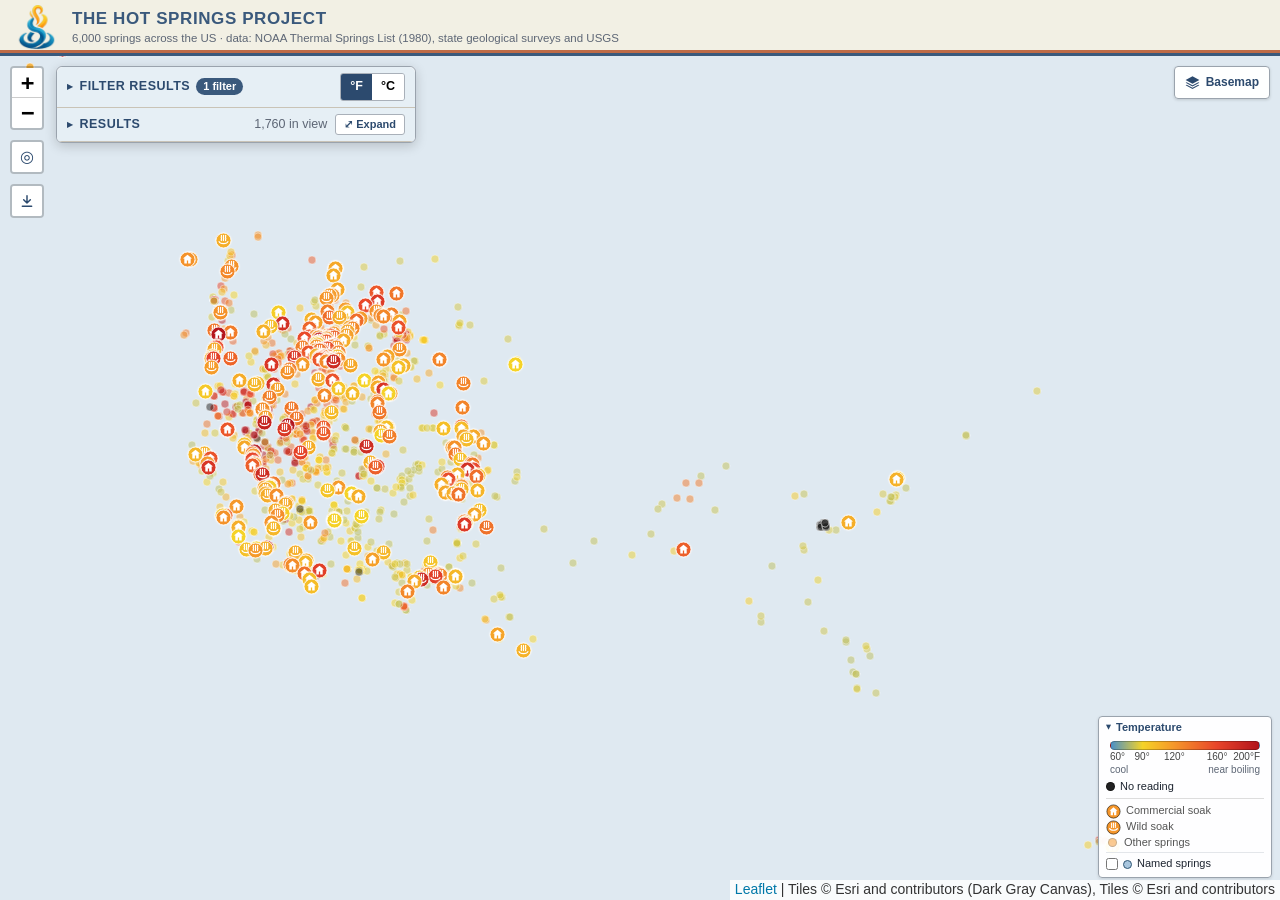
==== index.html @ 782be0ce "Roads and place names on by default with the dark map, off with other maps Co-Authored-By: Claude Op" ====
<!DOCTYPE html>
<html lang="en">
<head>
<meta charset="utf-8">
<meta name="viewport" content="width=device-width, initial-scale=1, viewport-fit=cover">
<title>The Hot Springs Project · US hot springs map</title>
<meta name="description" content="Interactive map of thousands of US springs, hot to cool, from NOAA's Thermal Springs List, state geological surveys, the Water Quality Portal and USGS place names, with topo, satellite and street basemaps.">
<link rel="icon" href="assets/favicon-32.png?v=4" sizes="32x32" type="image/png">
<link rel="apple-touch-icon" href="assets/apple-touch-180.png?v=4">
<link rel="manifest" href="manifest.webmanifest">
<meta name="apple-mobile-web-app-capable" content="yes">
<meta name="mobile-web-app-capable" content="yes">
<meta name="apple-mobile-web-app-title" content="Hot Springs">
<meta name="apple-mobile-web-app-status-bar-style" content="default">
<meta name="theme-color" content="#f2f0e4">
<link rel="stylesheet" href="vendor/leaflet/leaflet.css">
<link rel="stylesheet" href="style.css?v=30">
</head>
<body>
<header>
  <button class="sealbtn" id="aboutbtn" title="About this map" aria-haspopup="dialog"><img class="seal" src="assets/logo-96.png?v=4" srcset="assets/logo-96.png?v=4 1x, assets/logo-192.png?v=4 2x" alt="About this map"></button>
  <div class="htxt"><h1>The Hot Springs Project</h1><div class="sub">US springs · data: NOAA Thermal Springs List (1980), state geological surveys and USGS</div></div>
  <button class="installbtn" id="installbtn" hidden title="Install as an app">Install app</button>
</header>
<div class="app rc" id="app">
  <div id="mapwrap">
    <div id="map" aria-label="Map of US thermal springs"></div>
    <div class="offline" id="offline" hidden>Offline · springs, filters and saved areas still work</div>
    <div class="offpanel" id="offpanel" hidden role="dialog" aria-label="Save this area for offline"></div>
    <div class="bm" id="bm">
      <button id="bmbtn" aria-expanded="false"><svg width="15" height="15" viewBox="0 0 24 24" aria-hidden="true"><path fill="currentColor" d="M12 2 1 8l11 6 11-6zm-9.2 9.5L1 12.5l11 6 11-6-1.8-1-9.2 5zm0 4L1 16.5l11 6 11-6-1.8-1-9.2 5z"/></svg>Basemap</button>
      <div class="menu">
        <div class="grid" id="bmgrid"></div>
        <div class="hdr">Overlays</div>
        <label><input type="checkbox" id="ovLabels"> Roads &amp; place labels <span class="hint">(for imagery)</span></label>
        <div class="hdr" id="offhdr">Offline areas</div>
        <div id="offareas"></div>
      </div>
    </div>
    <div class="legend" id="legend">
      <button class="lh" id="legbtn" aria-expanded="true" title="Show or hide the legend"><span class="chev">▸</span>Temperature<span class="mini mramp"></span></button>
      <div class="lb" id="legbody">
        <div class="ramp" title="Colour follows the measured temperature. Springs listed only as boiling, hot or warm use a typical colour for that label."><div class="rbar"></div><div class="rticks" id="rticks"><span data-f="60" style="left:0%">60°</span><span data-f="90" style="left:21.4%">90°</span><span data-f="120" style="left:42.9%">120°</span><span data-f="160" style="left:71.4%">160°</span><span data-f="200" style="left:100%">200°</span></div><div class="rnote"><span>cool</span><span>near boiling</span></div></div>
        <div class="nodata"><span class="dot" style="background:var(--na)"></span>No reading</div>
        <div class="soakkey" title="Soaking estimate. Commercial: resort, pool or bathhouse. Wild: undeveloped pools people use. Colour still shows temperature."><div><span class="si"><svg viewBox="0 0 24 24"><circle cx="12" cy="12" r="10.6" fill="#f5962a" stroke="rgba(0,0,0,.75)" stroke-width="1.2"/><path d="M12 5.2 5.6 10.6h1.9v7.2h3.6v-4.4h1.8v4.4h3.6v-7.2h1.9z" fill="#fff"/></svg></span>Commercial soak</div><div><span class="si"><svg viewBox="0 0 24 24"><circle cx="12" cy="12" r="10.6" fill="#f5962a" stroke="rgba(0,0,0,.75)" stroke-width="1.2"/><g fill="none" stroke="#fff" stroke-width="1.7" stroke-linecap="round"><path d="M5.8 13.6c1.2 3.6 11.2 3.6 12.4 0"/><path d="M9 12c-1-1.3 1-2.4 0-3.7s1-2.4 0-3.4"/><path d="M12 12c-1-1.3 1-2.4 0-3.7s1-2.4 0-3.4"/><path d="M15 12c-1-1.3 1-2.4 0-3.7s1-2.4 0-3.4"/></g></svg></span>Wild soak</div><div><span class="dot faint"></span>Other springs</div></div>
        <label class="named" title="About 35,000 springs from USGS place names, mostly cool and without readings. Shown from zoom 8 in."><input type="checkbox" id="namedChk" autocomplete="off"><span class="dot" style="background:#a9c6de;border:1px solid #2f5674"></span>Named springs <span class="nh" id="namedHint"></span></label>
      </div>
    </div>
  </div>
  <aside>
    <div class="panel-h"><button class="fold" id="fold" aria-expanded="false" aria-controls="controls"><span class="chev">▸</span> Filter Results <span class="active" id="active"></span></button><span class="units" id="units"><button data-u="F" class="on">°F</button><button data-u="C">°C</button></span></div>
    <form class="controls" id="controls" hidden autocomplete="off" onsubmit="return false">
      <input type="search" id="q" placeholder="Search by name (e.g. Burgdorf, Chena)…" autocomplete="off">
      <div class="row">
        <select id="state"><option value="">All states</option></select>
        <select id="sort"><option value="name">Sort: name</option><option value="hot">Sort: hottest</option><option value="cold">Sort: coolest</option><option value="near">Sort: nearest to me</option></select>
      </div>
      <select id="land" title="Filter by land ownership (USGS PAD-US)">
        <option value="">Land: any ownership</option>
        <option value="public">On public land</option>
        <option value="open">On public land &amp; open access</option>
        <option value="limited">On public land without open access</option>
        <option value="private">On private land</option>
      </select>
      <select id="soak" title="Whether people soak there (an estimate for springs 90°F and warmer)">
        <option value="">Soaking: any</option>
        <option value="DW">Known soaking spots (commercial + wild)</option>
        <option value="D">Known spots: commercial (resort, pool, bathhouse)</option>
        <option value="W">Known spots: wild (undeveloped)</option>
        <option value="P">Possibly used</option>
        <option value="N">Unlikely or not allowed</option>
      </select>
      <select id="src" title="Which list the spring comes from">
        <option value="">Source: all springs</option>
        <option value="noaa">NOAA 1980 list only</option>
        <option value="added">Added from other sources</option>
        <option value="ss">With newer readings or locations</option>
      </select>
      <select id="mine" title="Your saved and visited springs">
        <option value="">All springs</option>
        <option value="saved">My saved springs</option>
        <option value="visited">Springs I've visited</option>
        <option value="notvisited">Not visited yet</option>
      </select>
      <label class="inview"><input type="checkbox" id="inView" checked> Only list springs in the current map view</label>
      <div class="range">Min temp <input type="range" id="minT" min="40" max="212" step="1" value="80" autocomplete="off" title="Springs cooler than this are hidden. Slide all the way left to show every spring."><span id="minTv"></span></div>
    </form>
    <div id="detail"></div>
    <div class="panel-h"><button class="fold" id="rfold" aria-expanded="false" aria-controls="list"><span class="chev">▸</span> Results</button><span><span id="count"></span><button class="maxbtn" id="maxbtn" title="Expand the results table">⤢ Expand</button></span></div>
    <div class="thead"><span></span><span>Name</span><span>State</span><span>°F</span><span>°C</span><span>Class</span><span>Land</span><span>USGS quadrangle</span><span class="dcol">Distance</span><span></span><span></span></div>
    <div id="list"></div>
    <div class="foot">1,661 springs from the <i>Thermal Springs List for the United States</i> (NOAA, 1980), plus springs, newer readings and locations from state geological surveys (National Geothermal Data System, CC BY 4.0), the Nevada Bureau of Mines and Geology, the New Mexico Bureau of Geology (CC BY 4.0) and the Water Quality Portal; named springs from USGS place names. See About for full credits. Many springs are on private or closed land; check access before you go. Land ownership is from USGS PAD-US 4.1, checked at each listed location — older coordinates can be off, so confirm on a map before you go.</div>
  </aside>
</div>
<dialog id="about" aria-labelledby="aboutTitle">
  <button class="ab-close" id="aboutClose" title="Close" aria-label="Close">✕</button>
  <img class="ab-logo" src="assets/logo-wordmark.png?v=5" alt="The Hot Springs Project">
  <h2 id="aboutTitle">About this map</h2>
  <p>This map was inspired by NOAA's former hot springs viewer, which the National Geophysical Data Center ran until it was retired in 2025. It shows all 1,661 thermal springs in the <i>Thermal Springs List for the United States</i>, compiled by Berry, Grim and Ikelman for NOAA in 1980, plus thousands more springs, hot to cool, from state geological surveys and the Water Quality Portal, with newer temperature readings and more precise locations where those sources have them. A separate <b>Named springs</b> layer (in the legend) adds about 33,000 springs from USGS place names. Use it to find a warm soak near your next trip, see which springs sit on public land, and jump straight to directions.</p>
  <h3>What you can do</h3>
  <ul>
    <li>Browse springs on topo, satellite, street or shaded-relief maps.</li>
    <li>Filter by name, state, minimum temperature and land ownership, or sort by distance from you.</li>
    <li>Tap a spring for its temperature, location, land manager, photos and a description, with a one-tap link to Google Maps.</li>
  </ul>
  <p class="disclaim"><b>Not a government app.</b> The Hot Springs Project is an independent app. It is not affiliated with, endorsed by or acting for NOAA, the U.S. Geological Survey, the EPA, the National Park Service or any federal, state or tribal agency. It uses publicly released government data, linked below to the official sources.</p>
  <h3>Where the information comes from</h3>
  <ul>
    <li><b>Springs:</b> NOAA Key to Geophysical Records Doc. No. 12 (1980), official copy at the <a href="https://repository.library.noaa.gov/view/noaa/13426" target="_blank" rel="noopener">NOAA Institutional Repository</a>.</li>
    <li><b>State survey springs, readings and locations:</b> state geological surveys via the National Geothermal Data System, republished as AASG-GDS (Zaffos and Richard, 2025, <a href="https://doi.org/10.5281/zenodo.8125526" target="_blank" rel="noopener">doi:10.5281/zenodo.8125526</a>, CC BY 4.0). Each spring lists its original source.</li>
    <li><b>Nevada springs and readings:</b> Nevada Bureau of Mines and Geology <a href="https://data.nbmg.unr.edu/Public/Geothermal/Data/GeothermalData/_metadata/HTML_Files/HotSpringsAndWells.html" target="_blank" rel="noopener">geothermal database</a> (Hot Springs and Wells), with each record's original reference.</li>
    <li><b>New Mexico springs and readings:</b> New Mexico Bureau of Geology and Mineral Resources, springs discharging above 30 °C (Kelley, 2015, <a href="https://doi.org/10.15121/1223849" target="_blank" rel="noopener">doi:10.15121/1223849</a>, CC BY 4.0).</li>
    <li><b>Spring temperatures:</b> the <a href="https://www.waterqualitydata.us/" target="_blank" rel="noopener">Water Quality Portal</a> (USGS, EPA, National Park Service and other agencies), newest reading at each spring site.</li>
    <li><b>Soaking estimate</b> (springs 90 °F and warmer): this app's own judgement of whether people soak there. <i>Known soaking spots</i> include both commercial ones (resorts, pools, bathhouses) and wild ones (undeveloped pools people use); other springs are marked possibly used, unlikely or not allowed, or no evidence found. It is based on widely known soaking spots, state-by-state web searches, Google Maps place listings, Wikipedia, land status and temperature, and is a guide only: conditions, access and rules change.</li>
    <li><b>Named springs layer:</b> U.S. Geological Survey, <a href="https://www.usgs.gov/us-board-on-geographic-names/download-gnis-data" target="_blank" rel="noopener">Geographic Names Information System</a> (feature class Spring).</li>
    <li><b>Land ownership:</b> USGS <a href="https://www.usgs.gov/data/protected-areas-database-united-states-pad-us-4" target="_blank" rel="noopener">Protected Areas Database (PAD-US 4)</a>.</li>
    <li><b>Descriptions &amp; photos:</b> Wikipedia, Wikimedia Commons and Google Maps contributors, credited on each spring.</li>
    <li><b>Maps:</b> USGS, Esri, OpenTopoMap and OpenStreetMap contributors.</li>
  </ul>
  <h3>Get the app</h3>
  <p id="installHelp">Install this map on your phone for a home-screen icon, full-screen view and offline use. <b>iPhone/iPad:</b> open the site in Safari, tap <b>Share</b>, then <b>Add to Home Screen</b>. <b>Android/Chrome:</b> tap <b>Install app</b> below or in the browser menu.</p>
  <button class="ab-install" id="aboutInstall" hidden>Install app</button>
  <p class="ab-warn">Much of this data is decades old and locations can be off. Many springs are on private or closed land, so check access and conditions before you go, and leave no trace.</p>
  <a class="ab-gh" href="https://github.com/HydroTylerKing/hotsprings" target="_blank" rel="noopener"><svg width="18" height="18" viewBox="0 0 16 16" aria-hidden="true"><path fill="currentColor" d="M8 0C3.58 0 0 3.58 0 8c0 3.54 2.29 6.53 5.47 7.59.4.07.55-.17.55-.38 0-.19-.01-.82-.01-1.49-2.01.37-2.53-.49-2.69-.94-.09-.23-.48-.94-.82-1.13-.28-.15-.68-.52-.01-.53.63-.01 1.08.58 1.23.82.72 1.21 1.87.87 2.33.66.07-.52.28-.87.51-1.07-1.78-.2-3.64-.89-3.64-3.95 0-.87.31-1.59.82-2.15-.08-.2-.36-1.02.08-2.12 0 0 .67-.21 2.2.82.64-.18 1.32-.27 2-.27.68 0 1.36.09 2 .27 1.53-1.04 2.2-.82 2.2-.82.44 1.1.16 1.92.08 2.12.51.56.82 1.27.82 2.15 0 3.07-1.87 3.75-3.65 3.95.29.25.54.73.54 1.48 0 1.07-.01 1.93-.01 2.2 0 .21.15.46.55.38A8.013 8.013 0 0016 8c0-4.42-3.58-8-8-8z"/></svg> View the project on GitHub</a>
  <p class="ab-foot">An independent project · <a href="privacy.html">Privacy policy</a></p>
</dialog>
<script src="vendor/leaflet/leaflet.js"></script>
<script src="config.js?v=13"></script>
<script src="app.js?v=58"></script>
</body>
</html>
---- vendor/leaflet/leaflet.css ----
/* required styles */

.leaflet-pane,
.leaflet-tile,
.leaflet-marker-icon,
.leaflet-marker-shadow,
.leaflet-tile-container,
.leaflet-pane > svg,
.leaflet-pane > canvas,
.leaflet-zoom-box,
.leaflet-image-layer,
.leaflet-layer {
	position: absolute;
	left: 0;
	top: 0;
	}
.leaflet-container {
	overflow: hidden;
	}
.leaflet-tile,
.leaflet-marker-icon,
.leaflet-marker-shadow {
	-webkit-user-select: none;
	   -moz-user-select: none;
	        user-select: none;
	  -webkit-user-drag: none;
	}
/* Prevents IE11 from highlighting tiles in blue */
.leaflet-tile::selection {
	background: transparent;
}
/* Safari renders non-retina tile on retina better with this, but Chrome is worse */
.leaflet-safari .leaflet-tile {
	image-rendering: -webkit-optimize-contrast;
	}
/* hack that prevents hw layers "stretching" when loading new tiles */
.leaflet-safari .leaflet-tile-container {
	width: 1600px;
	height: 1600px;
	-webkit-transform-origin: 0 0;
	}
.leaflet-marker-icon,
.leaflet-marker-shadow {
	display: block;
	}
/* .leaflet-container svg: reset svg max-width decleration shipped in Joomla! (joomla.org) 3.x */
/* .leaflet-container img: map is broken in FF if you have max-width: 100% on tiles */
.leaflet-container .leaflet-overlay-pane svg {
	max-width: none !important;
	max-height: none !important;
	}
.leaflet-container .leaflet-marker-pane img,
.leaflet-container .leaflet-shadow-pane img,
.leaflet-container .leaflet-tile-pane img,
.leaflet-container img.leaflet-image-layer,
.leaflet-container .leaflet-tile {
	max-width: none !important;
	max-height: none !important;
	width: auto;
	padding: 0;
	}

.leaflet-container img.leaflet-tile {
	/* See: https://bugs.chromium.org/p/chromium/issues/detail?id=600120 */
	mix-blend-mode: plus-lighter;
}

.leaflet-container.leaflet-touch-zoom {
	-ms-touch-action: pan-x pan-y;
	touch-action: pan-x pan-y;
	}
.leaflet-container.leaflet-touch-drag {
	-ms-touch-action: pinch-zoom;
	/* Fallback for FF which doesn't support pinch-zoom */
	touch-action: none;
	touch-action: pinch-zoom;
}
.leaflet-container.leaflet-touch-drag.leaflet-touch-zoom {
	-ms-touch-action: none;
	touch-action: none;
}
.leaflet-container {
	-webkit-tap-highlight-color: transparent;
}
.leaflet-container a {
	-webkit-tap-highlight-color: rgba(51, 181, 229, 0.4);
}
.leaflet-tile {
	filter: inherit;
	visibility: hidden;
	}
.leaflet-tile-loaded {
	visibility: inherit;
	}
.leaflet-zoom-box {
	width: 0;
	height: 0;
	-moz-box-sizing: border-box;
	     box-sizing: border-box;
	z-index: 800;
	}
/* workaround for https://bugzilla.mozilla.org/show_bug.cgi?id=888319 */
.leaflet-overlay-pane svg {
	-moz-user-select: none;
	}

.leaflet-pane         { z-index: 400; }

.leaflet-tile-pane    { z-index: 200; }
.leaflet-overlay-pane { z-index: 400; }
.leaflet-shadow-pane  { z-index: 500; }
.leaflet-marker-pane  { z-index: 600; }
.leaflet-tooltip-pane   { z-index: 650; }
.leaflet-popup-pane   { z-index: 700; }

.leaflet-map-pane canvas { z-index: 100; }
.leaflet-map-pane svg    { z-index: 200; }

.leaflet-vml-shape {
	width: 1px;
	height: 1px;
	}
.lvml {
	behavior: url(#default#VML);
	display: inline-block;
	position: absolute;
	}


/* control positioning */

.leaflet-control {
	position: relative;
	z-index: 800;
	pointer-events: visiblePainted; /* IE 9-10 doesn't have auto */
	pointer-events: auto;
	}
.leaflet-top,
.leaflet-bottom {
	position: absolute;
	z-index: 1000;
	pointer-events: none;
	}
.leaflet-top {
	top: 0;
	}
.leaflet-right {
	right: 0;
	}
.leaflet-bottom {
	bottom: 0;
	}
.leaflet-left {
	left: 0;
	}
.leaflet-control {
	float: left;
	clear: both;
	}
.leaflet-right .leaflet-control {
	float: right;
	}
.leaflet-top .leaflet-control {
	margin-top: 10px;
	}
.leaflet-bottom .leaflet-control {
	margin-bottom: 10px;
	}
.leaflet-left .leaflet-control {
	margin-left: 10px;
	}
.leaflet-right .leaflet-control {
	margin-right: 10px;
	}


/* zoom and fade animations */

.leaflet-fade-anim .leaflet-popup {
	opacity: 0;
	-webkit-transition: opacity 0.2s linear;
	   -moz-transition: opacity 0.2s linear;
	        transition: opacity 0.2s linear;
	}
.leaflet-fade-anim .leaflet-map-pane .leaflet-popup {
	opacity: 1;
	}
.leaflet-zoom-animated {
	-webkit-transform-origin: 0 0;
	    -ms-transform-origin: 0 0;
	        transform-origin: 0 0;
	}
svg.leaflet-zoom-animated {
	will-change: transform;
}

.leaflet-zoom-anim .leaflet-zoom-animated {
	-webkit-transition: -webkit-transform 0.25s cubic-bezier(0,0,0.25,1);
	   -moz-transition:    -moz-transform 0.25s cubic-bezier(0,0,0.25,1);
	        transition:         transform 0.25s cubic-bezier(0,0,0.25,1);
	}
.leaflet-zoom-anim .leaflet-tile,
.leaflet-pan-anim .leaflet-tile {
	-webkit-transition: none;
	   -moz-transition: none;
	        transition: none;
	}

.leaflet-zoom-anim .leaflet-zoom-hide {
	visibility: hidden;
	}


/* cursors */

.leaflet-interactive {
	cursor: pointer;
	}
.leaflet-grab {
	cursor: -webkit-grab;
	cursor:    -moz-grab;
	cursor:         grab;
	}
.leaflet-crosshair,
.leaflet-crosshair .leaflet-interactive {
	cursor: crosshair;
	}
.leaflet-popup-pane,
.leaflet-control {
	cursor: auto;
	}
.leaflet-dragging .leaflet-grab,
.leaflet-dragging .leaflet-grab .leaflet-interactive,
.leaflet-dragging .leaflet-marker-draggable {
	cursor: move;
	cursor: -webkit-grabbing;
	cursor:    -moz-grabbing;
	cursor:         grabbing;
	}

/* marker & overlays interactivity */
.leaflet-marker-icon,
.leaflet-marker-shadow,
.leaflet-image-layer,
.leaflet-pane > svg path,
.leaflet-tile-container {
	pointer-events: none;
	}

.leaflet-marker-icon.leaflet-interactive,
.leaflet-image-layer.leaflet-interactive,
.leaflet-pane > svg path.leaflet-interactive,
svg.leaflet-image-layer.leaflet-interactive path {
	pointer-events: visiblePainted; /* IE 9-10 doesn't have auto */
	pointer-events: auto;
	}

/* visual tweaks */

.leaflet-container {
	background: #ddd;
	outline-offset: 1px;
	}
.leaflet-container a {
	color: #0078A8;
	}
.leaflet-zoom-box {
	border: 2px dotted #38f;
	background: rgba(255,255,255,0.5);
	}


/* general typography */
.leaflet-container {
	font-family: "Helvetica Neue", Arial, Helvetica, sans-serif;
	font-size: 12px;
	font-size: 0.75rem;
	line-height: 1.5;
	}


/* general toolbar styles */

.leaflet-bar {
	box-shadow: 0 1px 5px rgba(0,0,0,0.65);
	border-radius: 4px;
	}
.leaflet-bar a {
	background-color: #fff;
	border-bottom: 1px solid #ccc;
	width: 26px;
	height: 26px;
	line-height: 26px;
	display: block;
	text-align: center;
	text-decoration: none;
	color: black;
	}
.leaflet-bar a,
.leaflet-control-layers-toggle {
	background-position: 50% 50%;
	background-repeat: no-repeat;
	display: block;
	}
.leaflet-bar a:hover,
.leaflet-bar a:focus {
	background-color: #f4f4f4;
	}
.leaflet-bar a:first-child {
	border-top-left-radius: 4px;
	border-top-right-radius: 4px;
	}
.leaflet-bar a:last-child {
	border-bottom-left-radius: 4px;
	border-bottom-right-radius: 4px;
	border-bottom: none;
	}
.leaflet-bar a.leaflet-disabled {
	cursor: default;
	background-color: #f4f4f4;
	color: #bbb;
	}

.leaflet-touch .leaflet-bar a {
	width: 30px;
	height: 30px;
	line-height: 30px;
	}
.leaflet-touch .leaflet-bar a:first-child {
	border-top-left-radius: 2px;
	border-top-right-radius: 2px;
	}
.leaflet-touch .leaflet-bar a:last-child {
	border-bottom-left-radius: 2px;
	border-bottom-right-radius: 2px;
	}

/* zoom control */

.leaflet-control-zoom-in,
.leaflet-control-zoom-out {
	font: bold 18px 'Lucida Console', Monaco, monospace;
	text-indent: 1px;
	}

.leaflet-touch .leaflet-control-zoom-in, .leaflet-touch .leaflet-control-zoom-out  {
	font-size: 22px;
	}


/* layers control */

.leaflet-control-layers {
	box-shadow: 0 1px 5px rgba(0,0,0,0.4);
	background: #fff;
	border-radius: 5px;
	}
.leaflet-control-layers-toggle {
	background-image: url(images/layers.png);
	width: 36px;
	height: 36px;
	}
.leaflet-retina .leaflet-control-layers-toggle {
	background-image: url(images/layers-2x.png);
	background-size: 26px 26px;
	}
.leaflet-touch .leaflet-control-layers-toggle {
	width: 44px;
	height: 44px;
	}
.leaflet-control-layers .leaflet-control-layers-list,
.leaflet-control-layers-expanded .leaflet-control-layers-toggle {
	display: none;
	}
.leaflet-control-layers-expanded .leaflet-control-layers-list {
	display: block;
	position: relative;
	}
.leaflet-control-layers-expanded {
	padding: 6px 10px 6px 6px;
	color: #333;
	background: #fff;
	}
.leaflet-control-layers-scrollbar {
	overflow-y: scroll;
	overflow-x: hidden;
	padding-right: 5px;
	}
.leaflet-control-layers-selector {
	margin-top: 2px;
	position: relative;
	top: 1px;
	}
.leaflet-control-layers label {
	display: block;
	font-size: 13px;
	font-size: 1.08333em;
	}
.leaflet-control-layers-separator {
	height: 0;
	border-top: 1px solid #ddd;
	margin: 5px -10px 5px -6px;
	}

/* Default icon URLs */
.leaflet-default-icon-path { /* used only in path-guessing heuristic, see L.Icon.Default */
	background-image: url(images/marker-icon.png);
	}


/* attribution and scale controls */

.leaflet-container .leaflet-control-attribution {
	background: #fff;
	background: rgba(255, 255, 255, 0.8);
	margin: 0;
	}
.leaflet-control-attribution,
.leaflet-control-scale-line {
	padding: 0 5px;
	color: #333;
	line-height: 1.4;
	}
.leaflet-control-attribution a {
	text-decoration: none;
	}
.leaflet-control-attribution a:hover,
.leaflet-control-attribution a:focus {
	text-decoration: underline;
	}
.leaflet-attribution-flag {
	display: inline !important;
	vertical-align: baseline !important;
	width: 1em;
	height: 0.6669em;
	}
.leaflet-left .leaflet-control-scale {
	margin-left: 5px;
	}
.leaflet-bottom .leaflet-control-scale {
	margin-bottom: 5px;
	}
.leaflet-control-scale-line {
	border: 2px solid #777;
	border-top: none;
	line-height: 1.1;
	padding: 2px 5px 1px;
	white-space: nowrap;
	-moz-box-sizing: border-box;
	     box-sizing: border-box;
	background: rgba(255, 255, 255, 0.8);
	text-shadow: 1px 1px #fff;
	}
.leaflet-control-scale-line:not(:first-child) {
	border-top: 2px solid #777;
	border-bottom: none;
	margin-top: -2px;
	}
.leaflet-control-scale-line:not(:first-child):not(:last-child) {
	border-bottom: 2px solid #777;
	}

.leaflet-touch .leaflet-control-attribution,
.leaflet-touch .leaflet-control-layers,
.leaflet-touch .leaflet-bar {
	box-shadow: none;
	}
.leaflet-touch .leaflet-control-layers,
.leaflet-touch .leaflet-bar {
	border: 2px solid rgba(0,0,0,0.2);
	background-clip: padding-box;
	}


/* popup */

.leaflet-popup {
	position: absolute;
	text-align: center;
	margin-bottom: 20px;
	}
.leaflet-popup-content-wrapper {
	padding: 1px;
	text-align: left;
	border-radius: 12px;
	}
.leaflet-popup-content {
	margin: 13px 24px 13px 20px;
	line-height: 1.3;
	font-size: 13px;
	font-size: 1.08333em;
	min-height: 1px;
	}
.leaflet-popup-content p {
	margin: 17px 0;
	margin: 1.3em 0;
	}
.leaflet-popup-tip-container {
	width: 40px;
	height: 20px;
	position: absolute;
	left: 50%;
	margin-top: -1px;
	margin-left: -20px;
	overflow: hidden;
	pointer-events: none;
	}
.leaflet-popup-tip {
	width: 17px;
	height: 17px;
	padding: 1px;

	margin: -10px auto 0;
	pointer-events: auto;

	-webkit-transform: rotate(45deg);
	   -moz-transform: rotate(45deg);
	    -ms-transform: rotate(45deg);
	        transform: rotate(45deg);
	}
.leaflet-popup-content-wrapper,
.leaflet-popup-tip {
	background: white;
	color: #333;
	box-shadow: 0 3px 14px rgba(0,0,0,0.4);
	}
.leaflet-container a.leaflet-popup-close-button {
	position: absolute;
	top: 0;
	right: 0;
	border: none;
	text-align: center;
	width: 24px;
	height: 24px;
	font: 16px/24px Tahoma, Verdana, sans-serif;
	color: #757575;
	text-decoration: none;
	background: transparent;
	}
.leaflet-container a.leaflet-popup-close-button:hover,
.leaflet-container a.leaflet-popup-close-button:focus {
	color: #585858;
	}
.leaflet-popup-scrolled {
	overflow: auto;
	}

.leaflet-oldie .leaflet-popup-content-wrapper {
	-ms-zoom: 1;
	}
.leaflet-oldie .leaflet-popup-tip {
	width: 24px;
	margin: 0 auto;

	-ms-filter: "progid:DXImageTransform.Microsoft.Matrix(M11=0.70710678, M12=0.70710678, M21=-0.70710678, M22=0.70710678)";
	filter: progid:DXImageTransform.Microsoft.Matrix(M11=0.70710678, M12=0.70710678, M21=-0.70710678, M22=0.70710678);
	}

.leaflet-oldie .leaflet-control-zoom,
.leaflet-oldie .leaflet-control-layers,
.leaflet-oldie .leaflet-popup-content-wrapper,
.leaflet-oldie .leaflet-popup-tip {
	border: 1px solid #999;
	}


/* div icon */

.leaflet-div-icon {
	background: #fff;
	border: 1px solid #666;
	}


/* Tooltip */
/* Base styles for the element that has a tooltip */
.leaflet-tooltip {
	position: absolute;
	padding: 6px;
	background-color: #fff;
	border: 1px solid #fff;
	border-radius: 3px;
	color: #222;
	white-space: nowrap;
	-webkit-user-select: none;
	-moz-user-select: none;
	-ms-user-select: none;
	user-select: none;
	pointer-events: none;
	box-shadow: 0 1px 3px rgba(0,0,0,0.4);
	}
.leaflet-tooltip.leaflet-interactive {
	cursor: pointer;
	pointer-events: auto;
	}
.leaflet-tooltip-top:before,
.leaflet-tooltip-bottom:before,
.leaflet-tooltip-left:before,
.leaflet-tooltip-right:before {
	position: absolute;
	pointer-events: none;
	border: 6px solid transparent;
	background: transparent;
	content: "";
	}

/* Directions */

.leaflet-tooltip-bottom {
	margin-top: 6px;
}
.leaflet-tooltip-top {
	margin-top: -6px;
}
.leaflet-tooltip-bottom:before,
.leaflet-tooltip-top:before {
	left: 50%;
	margin-left: -6px;
	}
.leaflet-tooltip-top:before {
	bottom: 0;
	margin-bottom: -12px;
	border-top-color: #fff;
	}
.leaflet-tooltip-bottom:before {
	top: 0;
	margin-top: -12px;
	margin-left: -6px;
	border-bottom-color: #fff;
	}
.leaflet-tooltip-left {
	margin-left: -6px;
}
.leaflet-tooltip-right {
	margin-left: 6px;
}
.leaflet-tooltip-left:before,
.leaflet-tooltip-right:before {
	top: 50%;
	margin-top: -6px;
	}
.leaflet-tooltip-left:before {
	right: 0;
	margin-right: -12px;
	border-left-color: #fff;
	}
.leaflet-tooltip-right:before {
	left: 0;
	margin-left: -12px;
	border-right-color: #fff;
	}

/* Printing */

@media print {
	/* Prevent printers from removing background-images of controls. */
	.leaflet-control {
		-webkit-print-color-adjust: exact;
		print-color-adjust: exact;
		}
	}
---- style.css ----
[hidden]{display:none!important}
:root{
  /* palette sampled from the original badge artwork */
  --navy:#2c4a6e; --navy2:#3a597c; --leaf:#51634d; --poppy:#be6b47; --sky:#b4d8ea; --tint:#e6eff5;
  --paper:#f2f0e4; --ink:#1d2430; --muted:#5d6675; --line:#c9c3b6;
  --boil:#b2141c; --vhot:#e8452a; --hot:#f5962a; --warm:#f5d327; --na:#222;
}
*{box-sizing:border-box}
html,body{margin:0;height:100%;font:14px/1.4 -apple-system,BlinkMacSystemFont,"Segoe UI",Roboto,Helvetica,Arial,sans-serif;color:var(--ink);background:var(--paper)}
header{background:var(--paper);color:var(--navy);padding:calc(6px + env(safe-area-inset-top)) calc(14px + env(safe-area-inset-right)) 6px calc(14px + env(safe-area-inset-left));display:flex;align-items:center;gap:12px;border-bottom:3px solid var(--navy2);box-shadow:inset 0 -5px 0 -2px var(--poppy);height:calc(56px + env(safe-area-inset-top))}
.htxt{min-width:0;flex:1}
.installbtn{flex:none;border:1px solid var(--navy2);background:var(--navy2);color:#fff;border-radius:16px;padding:5px 12px;font:inherit;font-size:12.5px;font-weight:600;cursor:pointer}
.installbtn:hover{background:var(--navy)}
.offline{position:absolute;z-index:1002;top:54px;left:50%;transform:translateX(-50%);background:#3a3f47;color:#fff;font-size:12px;padding:5px 12px;border-radius:14px;box-shadow:0 2px 6px rgba(0,0,0,.25);white-space:nowrap}
.mybtns{display:flex;gap:6px;margin:0 0 8px}
.mybtn{border:1px solid #b9c3cf;background:#fff;color:var(--navy2);border-radius:14px;padding:4px 11px;font:inherit;font-size:12.5px;font-weight:600;cursor:pointer}
.mybtn.on{background:var(--navy2);border-color:var(--navy2);color:#fff}
.mybtn.vis.on{background:var(--leaf);border-color:var(--leaf)}
#list .fv{flex:none;font-size:11px;color:var(--poppy);width:12px;text-align:center}
#list .fv.v{color:var(--leaf)}
#about .ab-install{display:block;margin:6px auto 0;padding:9px 16px;border:0;border-radius:6px;background:var(--leaf);color:#fff;font:inherit;font-weight:600;cursor:pointer}
.seal{width:46px;height:46px;flex:none;display:block}
.sealbtn{border:0;padding:0;background:none;cursor:pointer;border-radius:50%;flex:none;transition:transform .15s}
.sealbtn:hover{transform:scale(1.06)}
.sealbtn:focus-visible{outline:3px solid var(--poppy);outline-offset:2px}
#about{border:0;border-radius:12px;padding:24px 26px 18px;max-width:560px;width:calc(100% - 28px);max-height:calc(100% - 28px);overflow:auto;color:var(--ink);background:var(--paper);box-shadow:0 12px 40px rgba(0,0,0,.3)}
#about::backdrop{background:rgba(25,40,60,.55)}
#about[open]{animation:abIn .2s ease-out}
@keyframes abIn{from{opacity:0;transform:scale(.96)}to{opacity:1;transform:none}}
#about .ab-logo{display:block;width:auto;height:220px;margin:0 auto 8px}
#about h2{text-align:center;color:var(--navy2);font-size:20px;margin:4px 0 10px;letter-spacing:.3px}
#about h3{color:var(--navy2);font-size:14px;margin:16px 0 4px;text-transform:uppercase;letter-spacing:.5px}
#about p,#about li{font-size:14px;line-height:1.5}
#about ul{margin:4px 0;padding-left:20px}
#about a{color:var(--navy2)}
#about .ab-warn{background:#fbf3e6;border-left:3px solid var(--poppy);padding:8px 10px;border-radius:4px;font-size:13px}
#about .ab-gh{display:flex;align-items:center;justify-content:center;gap:8px;margin:16px auto 6px;max-width:300px;padding:10px 14px;background:var(--navy2);color:#fff;text-decoration:none;border-radius:6px;font-weight:600}
#about .ab-gh:hover{background:var(--navy)}
#about .ab-foot{text-align:center;color:var(--muted);font-size:12px;margin:8px 0 0}
#about .ab-close{position:sticky;top:0;float:right;margin:-10px -12px 0 0;border:0;background:none;font-size:20px;color:var(--muted);cursor:pointer;padding:4px 8px}
@media (max-width:760px){#about{padding:18px 18px 14px}#about .ab-logo{width:auto;height:170px}}
header h1{font-size:17px;margin:0;font-weight:800;letter-spacing:.6px;text-transform:uppercase;color:var(--navy2)}
header .sub{font-size:11.5px;color:var(--muted)}
.app{display:flex;height:calc(100% - 56px - env(safe-area-inset-top))}
#mine,.controls #land{width:100%}
#mapwrap{position:relative;flex:1;min-width:0}
#map{position:absolute;inset:0;background:#dfe9f1}
.leaflet-container{font:inherit}

/* Basemap picker */
.bm{position:absolute;top:10px;right:10px;z-index:1000;background:rgba(255,255,255,.97);border:1px solid #9aa3ad;border-radius:4px;font-size:12px;box-shadow:0 1px 3px rgba(0,0,0,.15)}
.bm>button{border:0;background:none;padding:7px 10px;font:inherit;font-weight:600;color:var(--navy);cursor:pointer;display:flex;align-items:center;gap:6px}
.bm .menu{display:none;padding:2px 10px 9px;width:236px;max-height:calc(100vh - 160px);overflow:auto}
.bm.open .menu{display:block}
.bm .grid{display:grid;grid-template-columns:1fr 1fr;gap:6px;margin-bottom:6px}
.bm .sw{border:2px solid transparent;border-radius:4px;padding:0;background:none;cursor:pointer;font:inherit;font-size:11px;color:var(--ink);text-align:center;line-height:1.2}
.bm .sw img{display:block;width:100%;height:46px;object-fit:cover;border-radius:2px;margin-bottom:2px;background:#eee}
.bm .sw.on{border-color:var(--navy2)}
.bm label{display:flex;gap:6px;align-items:center;margin:3px 0;cursor:pointer}
.bm .hint{color:var(--muted)}
.bm .hdr{font-weight:600;color:var(--muted);font-size:10.5px;text-transform:uppercase;letter-spacing:.5px;margin:6px 0 3px}

/* Legend */
.legend{position:absolute;right:8px;bottom:22px;z-index:1000;background:rgba(255,255,255,.95);border:1px solid #9aa3ad;border-radius:4px;font-size:11px;line-height:1.25;box-shadow:0 1px 3px rgba(0,0,0,.12)}
.legend .lh{border:0;background:none;font:inherit;font-weight:600;color:var(--navy);cursor:pointer;display:flex;align-items:center;gap:5px;padding:4px 7px;width:100%}
.legend .lh .chev{font-size:9px;transition:transform .15s}
.legend .lh[aria-expanded=true] .chev{transform:rotate(90deg)}
.legend .mini{display:inline-flex;gap:2px;margin-left:2px}
.legend .mini .dot{width:8px;height:8px}
.legend .lh[aria-expanded=true] .mini{display:none}
.legend .lb{padding:0 7px 5px}
.legend .lb[hidden]{display:none}
.legend label{display:flex;align-items:center;gap:5px;cursor:pointer;margin:1px 0;white-space:nowrap}
.legend input{margin:0;width:12px;height:12px}
.legend .lb .dot{width:9px;height:9px}
.legend .lt{color:var(--muted)}
.dot{width:11px;height:11px;border-radius:50%;border:1px solid rgba(0,0,0,.55);display:inline-block;flex:none}

/* Locate control */
.leaflet-bar a.locate{font-size:16px;line-height:30px;color:var(--navy)}
.leaflet-bar a.locate.busy{opacity:.5}
.leaflet-bar a.offdl{color:var(--navy);display:flex;align-items:center;justify-content:center}
.offpanel{position:absolute;z-index:1001;top:48px;right:10px;width:300px;max-width:calc(100% - 66px);background:#fff;border:1px solid #9aa3ad;border-radius:6px;box-shadow:0 2px 8px rgba(0,0,0,.2);padding:12px 14px;font-size:13px;color:var(--ink)}
.offpanel .op-h{font-weight:700;color:var(--navy);margin-bottom:4px}
.offpanel .op-name{font-weight:600;margin-bottom:4px}
.offpanel p{margin:6px 0}
.offpanel .op-facts{margin:4px 0 8px;padding-left:18px;color:var(--muted)}
.offpanel .op-facts li{margin:2px 0}
.offpanel .op-bar{height:8px;background:var(--tint);border-radius:4px;overflow:hidden}
.offpanel .op-bar span{display:block;height:100%;width:0;background:var(--navy2);transition:width .2s}
.offpanel .op-ptxt{font-size:12px;color:var(--muted);margin:4px 0 6px}
.offpanel .op-btns{display:flex;justify-content:flex-end;gap:8px;margin-top:6px}
.offpanel button{font:inherit;padding:6px 14px;border-radius:4px;border:1px solid #9aa3ad;background:#fff;color:var(--navy);cursor:pointer}
.offpanel .op-save{background:var(--navy);border-color:var(--navy);color:#fff}
.bm .oa{display:flex;align-items:stretch;gap:4px;border-top:1px solid #e3e6ea;padding:4px 0}
.bm .oa-go{flex:1;text-align:left;border:0;background:none;padding:2px 0;font:inherit;color:var(--ink);cursor:pointer;display:flex;flex-direction:column;min-width:0}
.bm .oa-n{font-weight:600;white-space:nowrap;overflow:hidden;text-overflow:ellipsis}
.bm .oa-del{border:0;background:none;color:var(--muted);cursor:pointer;font-size:13px;padding:0 4px}

/* Popup */
.leaflet-popup-content{margin:8px 12px;font-size:13px}
.pop a{font-weight:700;color:var(--navy2);text-decoration:none;display:inline-flex;gap:4px;align-items:center}
.pop a:hover{text-decoration:underline}
.pop .t{color:var(--muted);margin-top:2px}
.pop .t b{color:var(--ink)}

/* Side panel */
aside{width:340px;flex:none;background:#fff;border-left:1px solid var(--line);display:flex;flex-direction:column;min-height:0}
.panel-h{background:var(--tint);color:var(--navy);font-weight:600;padding:6px 10px;border-bottom:1px solid var(--line);font-size:12.5px;text-transform:uppercase;letter-spacing:.5px;display:flex;justify-content:space-between;align-items:center;gap:8px}
.fold{border:0;background:none;font:inherit;color:inherit;text-transform:inherit;letter-spacing:inherit;font-weight:600;cursor:pointer;padding:2px 0;display:flex;align-items:center;gap:6px}
.fold .chev{display:inline-block;transition:transform .15s;font-size:11px}
.fold[aria-expanded=true] .chev{transform:rotate(90deg)}
.fold .active{font-weight:600;text-transform:none;letter-spacing:0;font-size:11px;background:var(--navy2);color:#fff;border-radius:9px;padding:1px 7px;display:none}
.controls[hidden]{display:none!important}
.controls{padding:10px;display:grid;gap:8px;border-bottom:1px solid var(--line)}
.controls input[type=search],.controls select,#land,#mine{width:100%;padding:6px 8px;border:1px solid #a9b0b9;border-radius:3px;font:inherit;background:#fff}
.row{display:flex;gap:8px;align-items:center}
.row>*{flex:1;min-width:0}
.inview{display:flex;align-items:center;gap:6px;font-size:12.5px;cursor:pointer}
.inview input{margin:0}
.range{display:flex;align-items:center;gap:6px;font-size:12px;color:var(--muted)}
.range input{flex:1}
#minTv{width:52px;text-align:right}
.units{display:inline-flex;border:1px solid #a9b0b9;border-radius:3px;overflow:hidden;flex:none}
.units button{border:0;background:#fff;padding:4px 9px;font:inherit;cursor:pointer}
.units button.on{background:var(--navy);color:#fff}
#count{font-weight:400;text-transform:none;letter-spacing:0;color:var(--muted)}
.maxbtn{border:1px solid #a9b0b9;background:#fff;border-radius:3px;font:inherit;font-size:11px;text-transform:none;letter-spacing:0;color:var(--navy);padding:2px 8px;cursor:pointer;margin-left:8px}
.maxbtn:hover{background:var(--tint)}
#detail{padding:0 12px 10px;border-bottom:1px solid var(--line);display:none;background:#fbfaf4;max-height:58vh;overflow:auto;flex:none}
#detail h2{font-size:15px;margin:0 0 6px;color:var(--navy)}
#detail table{border-collapse:collapse;width:100%;font-size:12.5px}
#detail td{padding:2px 0;vertical-align:top}
#detail td:first-child{color:var(--muted);width:42%}
#detail .x{border:0;background:none;font-size:18px;line-height:1;cursor:pointer;color:var(--muted);padding:6px 8px;margin-right:-8px;flex:none;border-radius:6px}
#detail .x:hover{background:#ebe8dc;color:var(--ink)}
.gbtn{display:inline-flex;align-items:center;gap:6px;margin-top:8px;padding:7px 12px;background:var(--leaf);color:#fff!important;text-decoration:none;border-radius:4px;font-weight:600;font-size:13px}
.gbtn:hover{filter:brightness(1.08)}
#list{overflow:auto;flex:1;min-height:0}
#list .it{padding:6px 10px;border-bottom:1px solid #eee;cursor:pointer;display:flex;gap:8px;align-items:center}
#list .it:hover,#list .it.sel{background:#edf4f9}
#list .nm{flex:1;min-width:0;overflow:hidden;text-overflow:ellipsis;white-space:nowrap}
#list .st{color:var(--muted);font-size:11.5px;width:22px}
#list .tp{font-variant-numeric:tabular-nums;font-size:12px;color:var(--muted);width:48px;text-align:right}
#list .ds{font-variant-numeric:tabular-nums;font-size:11.5px;color:var(--navy2);width:52px;text-align:right;display:none}
.near #list .ds{display:block}
#list .mi{flex:none;width:14px;color:#6b87a6;display:grid;place-items:center}
.gphoto{margin:10px 0 2px;border-top:1px solid #eee3c8;padding-top:10px}
.gphoto figure{margin:0}
.gphoto img{display:block;width:100%;max-height:240px;object-fit:cover;border-radius:4px;background:#eee}
.gphoto figcaption{font-size:10.5px;color:var(--muted);margin-top:3px}
.gphoto figcaption a{color:var(--navy2)}
.about{margin:10px 0 2px;border-top:1px solid #eee3c8;padding-top:10px}
.about figure{margin:0 0 8px}
.about img{display:block;width:100%;max-height:240px;object-fit:cover;border-radius:4px;background:#eee}
.about figcaption,.about .ab-src{font-size:10.5px;color:var(--muted);margin-top:3px;line-height:1.35}
.about figcaption a,.about .ab-src a{color:var(--navy2)}
.about .ab-text{font-size:12.5px;margin:0;line-height:1.45}
.ab-load{font-size:12px;color:var(--muted)}
#list .gm{flex:none;width:26px;height:26px;display:grid;place-items:center;border-radius:4px;color:var(--navy2);text-decoration:none}
#list .gm:hover{background:var(--tint)}
#list .ll,#list .qd,#list .tc,#list .cl,#list .ld{display:none}
.landtag{display:inline-block;font-size:11px;font-weight:600;border-radius:9px;padding:1px 7px;margin-left:4px;vertical-align:1px}
.landtag.pub{background:#e3f0da;color:#2f5a1e}.landtag.res{background:#fdf0d5;color:#7a5410}.landtag.no{background:#eee;color:#555}
.thead{display:none}
.foot{font-size:10.5px;color:var(--muted);padding:6px 10px calc(6px + env(safe-area-inset-bottom));border-top:1px solid var(--line)}
.foot a{color:var(--navy2)}

/* Collapsed results: list hidden, map gets the room */
.app.rc #list,.app.rc .thead,.app.rc .foot{display:none!important}
/* Desktop: the panel always floats over the map's left side, open or collapsed */
@media (min-width:761px){
  .app{position:relative}
  aside{position:absolute;z-index:1001;top:10px;left:56px;width:360px;max-height:calc(100% - 40px);border:1px solid #9aa3ad;border-radius:6px;overflow:hidden;box-shadow:0 3px 12px rgba(0,0,0,.18)}
  .app.rc aside{overflow:auto}
  aside .panel-h:first-child{border-radius:6px 6px 0 0}
  .app.max aside{position:static;width:100%;max-height:none;border:0;border-radius:0;box-shadow:none;overflow:hidden}
  .app.max aside .panel-h:first-child{border-radius:0}
}
/* Expanded table */
.app.max #mapwrap{display:none}
.app.max #detail{display:none!important}
.app.max aside{width:100%;border-left:0}
.app.max #list .it{padding:7px 16px}
.app.max #list .nm{flex:0 0 30%}
.app.max #list .st{width:40px}
.app.max #list .tp,.app.max #list .tc{width:64px}
.app.max #list .cl{display:block;width:90px;color:var(--muted);font-size:12px}
.app.max #list .ld{display:block;width:150px;color:var(--muted);font-size:12px;overflow:hidden;text-overflow:ellipsis;white-space:nowrap}
.app.max #list .qd{display:block;flex:1;min-width:0;color:var(--muted);font-size:12px;overflow:hidden;text-overflow:ellipsis;white-space:nowrap}
.app.max #list .tc{display:block;text-align:right;font-size:12px;color:var(--muted);font-variant-numeric:tabular-nums}
.app.max .thead{display:flex;gap:8px;padding:5px 16px;font-size:11px;font-weight:600;color:var(--muted);text-transform:uppercase;letter-spacing:.4px;border-bottom:1px solid var(--line);background:#faf8f4}
.thead span:nth-child(1){width:11px}.thead span:nth-child(2){flex:0 0 30%}.thead span:nth-child(3){width:40px}.thead span:nth-child(4),.thead span:nth-child(5){width:64px;text-align:right}.thead span:nth-child(6){width:90px}.thead span:nth-child(7){width:150px}.thead span:nth-child(8){flex:1}.thead .dcol{width:52px;text-align:right;display:none}.near .thead .dcol{display:block}.thead span:last-child{width:26px}.thead span:nth-last-child(2){width:14px}
.app.max .controls{grid-template-columns:2fr 1fr 1fr;align-items:center}
.app.max .controls .row{grid-column:span 2}

@media (max-width:760px){
  header{height:calc(50px + env(safe-area-inset-top))}
  .installbtn{padding:4px 9px;font-size:11.5px}
  .seal{width:40px;height:40px}
  header h1{font-size:13.5px;letter-spacing:.3px;white-space:nowrap;overflow:hidden;text-overflow:ellipsis} header>div{min-width:0} header .sub{display:none}
  .app{flex-direction:column;height:calc(100% - 50px - env(safe-area-inset-top))}
  #mapwrap{flex:none;height:52%}
  .app.rc #mapwrap{flex:1;height:auto}
  .app.rc aside{flex:none;max-height:60%;overflow:auto}
  aside{width:auto;border-left:0;border-top:1px solid var(--line);flex:1}
  .legend .lt{display:none}
  .bm .menu{width:200px}
  .bm .sw img{height:36px}
  .foot{font-size:9.5px;padding:4px 8px}
  .app.max .controls{grid-template-columns:1fr}.app.max .controls .row{grid-column:auto}
  .app.max #list .ll,.app.max #list .ld,.app.max #list .qd,.app.max #list .cl,.app.max #list .tc,.app.max .thead span:nth-child(5),.app.max .thead span:nth-child(6),.app.max .thead span:nth-child(7),.app.max .thead span:nth-child(8){display:none}
  .app.max #list .nm,.thead span:nth-child(2){flex:1}
  .app.max #list .it,.app.max .thead{padding-left:10px;padding-right:10px}
  .app.max #list .st,.thead span:nth-child(3){width:28px}
  .app.max #list .tp,.thead span:nth-child(4){width:46px}
}

#detail .srcnote{color:var(--muted);font-size:12px}
#detail .srccite{color:var(--muted);font-size:11.5px;line-height:1.35;margin-top:3px}
.legend .lb label.named{border-top:1px solid #e3e6ea;margin-top:3px;padding-top:4px}
.pop .nm-src{color:#666;font-size:11.5px}
.legend .nh{color:#777;font-size:11px}
#detail .soak,.pop2 .soak{display:inline-block;padding:1px 7px;border-radius:9px;font-size:12px;font-weight:600}
.soak-D{background:#e3eefa;color:#1f4f82}.soak-W{background:#e5f2e1;color:#2f5f24}.soak-P{background:#f6f0dc;color:#6b5414}.soak-N{background:#f7e4e0;color:#8a3324}.soak-U{background:#eef0f2;color:#555}#detail .soak-U{background:#eee;color:#555}

.legend .soakkey{margin:4px 0 2px;padding-top:4px;border-top:1px solid #ddd;color:#555;font-size:11px;white-space:nowrap}
.legend .soakkey .si{width:15px;height:15px;display:inline-block;flex:none}.legend .soakkey>div{display:flex;align-items:center;gap:5px;margin:1px 0}.legend .soakkey .dot{margin:0 2px}
.legend .soakkey .si svg{width:15px;height:15px;display:block}
.legend .soakkey .dot.faint{background:#f5962a;border:1px solid rgba(0,0,0,.4);opacity:.5}
.soakic{background:none;border:0}.soakic svg{display:block;filter:drop-shadow(0 0 1px rgba(255,255,255,.6))}

.legend .ramp{margin:3px 4px 2px;width:150px}
.legend .rbar{height:9px;border-radius:5px;background:linear-gradient(90deg,#4a90c8 0%,#f5d327 21.4%,#f5962a 42.9%,#e8452a 71.4%,#b2141c 100%);border:1px solid rgba(0,0,0,.25)}
.legend .rticks{position:relative;height:13px;margin-top:1px}
.legend .rticks span{position:absolute;transform:translateX(-50%);color:#444;font-size:10px}
.legend .rticks span:first-child{transform:none}.legend .rticks span:last-child{transform:translateX(-100%)}
.legend .rnote{display:flex;justify-content:space-between;color:var(--muted);font-size:10px}
.legend .nodata{display:flex;align-items:center;gap:5px;margin:3px 0 1px}
.legend .mini.mramp{width:38px;height:8px;border-radius:4px;background:linear-gradient(90deg,#4a90c8 0%,#f5d327 21.4%,#f5962a 42.9%,#e8452a 71.4%,#b2141c 100%)}
.disclaim{background:#f6f1e4;border-left:3px solid #be6b47;padding:6px 9px;font-size:13px}

/* spring popup (main info card) */
.pop2{min-width:220px}
.pop2 .pt{font-size:15px;line-height:1.25;display:block;margin:0 14px 5px 0}
.pop2 .soak{font-size:11.5px}
.pop2 .srccite{margin:3px 0 0}
.pop2 .pt-t{border-collapse:collapse;margin:6px 0 2px;width:100%}
.pop2 .pt-t td{padding:2px 0;vertical-align:top;font-size:12.5px}
.pop2 .pt-t td:first-child{color:var(--muted);width:44px;padding-right:8px}
.pop2 .pt-t .dot{width:9px;height:9px;margin-right:4px;vertical-align:-1px}
.pop2 .landtag{font-size:11px;margin-top:2px;display:inline-block}
.pbtns{display:flex;flex-wrap:wrap;gap:5px;margin-top:8px}
.pb{font:600 12px/1 inherit;font-family:inherit;padding:7px 9px;border-radius:7px;border:1px solid #c9d4dc;background:#fff;color:var(--navy2);cursor:pointer;display:inline-flex;align-items:center;gap:3px;text-decoration:none!important}
.pop .pb{font-weight:600}
.pb.on{background:#fdf3e7;border-color:#e2b98f;color:#8a4a1c}
.pb.more{background:var(--navy2);border-color:var(--navy2);color:#fff;margin-left:auto}
.pb svg{width:13px;height:13px}

/* details: pinned header with the close button */
#detail .dhead{position:sticky;top:0;z-index:2;display:flex;align-items:center;gap:8px;background:#fbfaf4;margin:0 -12px 6px;padding:8px 12px 6px;border-bottom:1px solid var(--line)}
#detail .dhead h2{margin:0;flex:1;min-width:0}
@media (max-width:760px){
  /* phones: details open as a full-screen sheet over the map */
  #detail{position:fixed;left:0;right:0;top:calc(50px + env(safe-area-inset-top));bottom:0;z-index:1500;max-height:none;border:0;
    padding:0 calc(14px + env(safe-area-inset-right)) calc(16px + env(safe-area-inset-bottom)) calc(14px + env(safe-area-inset-left));box-shadow:0 -2px 12px rgba(0,0,0,.15)}
  #detail .dhead{margin:0 calc(-14px - env(safe-area-inset-right)) 8px calc(-14px - env(safe-area-inset-left));padding:10px calc(14px + env(safe-area-inset-right)) 8px calc(14px + env(safe-area-inset-left))}
  #detail .dhead h2{font-size:17px}
  #detail .x{font-size:22px;padding:8px 10px}
}
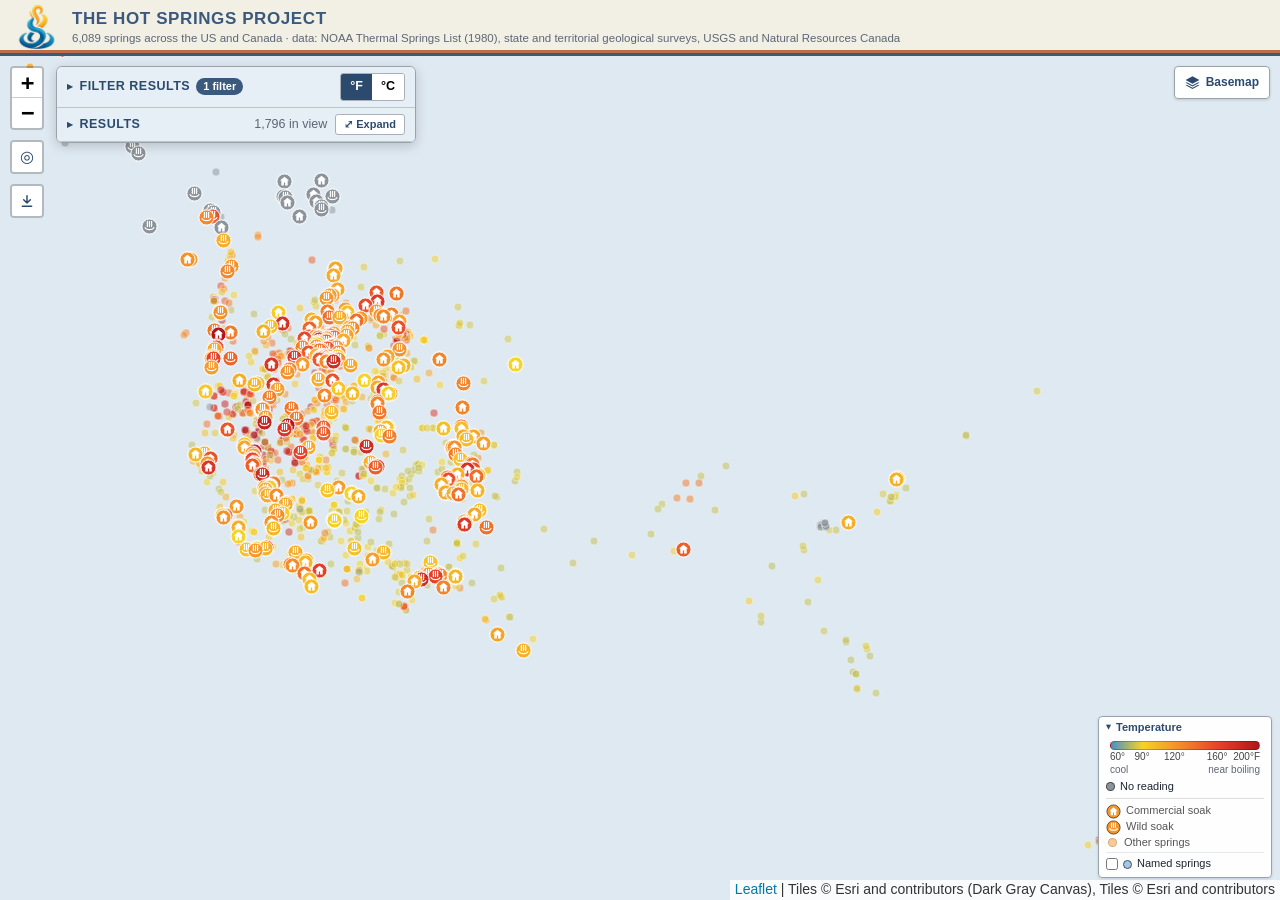
==== commit c014cc41: "Add Canadian hot springs (Yukon Geological Survey, CGNDB, OpenStreetMap): provinces, Canada filter, " ====
--- a/index.html
+++ b/index.html
@@ -14,7 +14,7 @@
 <meta name="apple-mobile-web-app-status-bar-style" content="default">
 <meta name="theme-color" content="#f2f0e4">
 <link rel="stylesheet" href="vendor/leaflet/leaflet.css">
-<link rel="stylesheet" href="style.css?v=30">
+<link rel="stylesheet" href="style.css?v=33">
 </head>
 <body>
 <header>
@@ -25,14 +25,14 @@
 <div class="app rc" id="app">
   <div id="mapwrap">
     <div id="map" aria-label="Map of US thermal springs"></div>
-    <div class="offline" id="offline" hidden>Offline · springs, filters and saved areas still work</div>
+    <div class="offline" id="offline" hidden role="status" aria-live="polite"><svg class="oi" viewBox="0 0 24 24" aria-hidden="true"><path fill="none" stroke="currentColor" stroke-width="2" stroke-linecap="round" stroke-linejoin="round" d="M3 3l18 18M8.5 8.6A5 5 0 0 0 6 18h11m3.3-1.9A4 4 0 0 0 17 9.1a6 6 0 0 0-6.6-4"/></svg><div class="ot"><b id="offttl">You're offline</b><span id="offmsg"></span></div><button type="button" class="ob" id="offgo">Saved areas</button><button type="button" class="ox" id="offx" title="Hide" aria-label="Hide offline notice">✕</button></div>
     <div class="offpanel" id="offpanel" hidden role="dialog" aria-label="Save this area for offline"></div>
     <div class="bm" id="bm">
       <button id="bmbtn" aria-expanded="false"><svg width="15" height="15" viewBox="0 0 24 24" aria-hidden="true"><path fill="currentColor" d="M12 2 1 8l11 6 11-6zm-9.2 9.5L1 12.5l11 6 11-6-1.8-1-9.2 5zm0 4L1 16.5l11 6 11-6-1.8-1-9.2 5z"/></svg>Basemap</button>
       <div class="menu">
         <div class="grid" id="bmgrid"></div>
         <div class="hdr">Overlays</div>
-        <label><input type="checkbox" id="ovLabels"> Roads &amp; place labels <span class="hint">(for imagery)</span></label>
+        <label><input type="checkbox" id="ovLabels"> Roads &amp; place labels <span class="hint">(on with Dark)</span></label>
         <div class="hdr" id="offhdr">Offline areas</div>
         <div id="offareas"></div>
       </div>
@@ -52,7 +52,7 @@
     <form class="controls" id="controls" hidden autocomplete="off" onsubmit="return false">
       <input type="search" id="q" placeholder="Search by name (e.g. Burgdorf, Chena)…" autocomplete="off">
       <div class="row">
-        <select id="state"><option value="">All states</option></select>
+        <select id="state"><option value="">All states and provinces</option></select>
         <select id="sort"><option value="name">Sort: name</option><option value="hot">Sort: hottest</option><option value="cold">Sort: coolest</option><option value="near">Sort: nearest to me</option></select>
       </div>
       <select id="land" title="Filter by land ownership (USGS PAD-US)">
@@ -74,6 +74,7 @@
         <option value="">Source: all springs</option>
         <option value="noaa">NOAA 1980 list only</option>
         <option value="added">Added from other sources</option>
+        <option value="ca">Canada</option>
         <option value="ss">With newer readings or locations</option>
       </select>
       <select id="mine" title="Your saved and visited springs">
@@ -87,7 +88,7 @@
     </form>
     <div id="detail"></div>
     <div class="panel-h"><button class="fold" id="rfold" aria-expanded="false" aria-controls="list"><span class="chev">▸</span> Results</button><span><span id="count"></span><button class="maxbtn" id="maxbtn" title="Expand the results table">⤢ Expand</button></span></div>
-    <div class="thead"><span></span><span>Name</span><span>State</span><span>°F</span><span>°C</span><span>Class</span><span>Land</span><span>USGS quadrangle</span><span class="dcol">Distance</span><span></span><span></span></div>
+    <div class="thead"><span></span><span>Name</span><span>State/prov.</span><span>°F</span><span>°C</span><span>Class</span><span>Land</span><span>USGS quadrangle</span><span class="dcol">Distance</span><span></span><span></span></div>
     <div id="list"></div>
     <div class="foot">1,661 springs from the <i>Thermal Springs List for the United States</i> (NOAA, 1980), plus springs, newer readings and locations from state geological surveys (National Geothermal Data System, CC BY 4.0), the Nevada Bureau of Mines and Geology, the New Mexico Bureau of Geology (CC BY 4.0) and the Water Quality Portal; named springs from USGS place names. See About for full credits. Many springs are on private or closed land; check access before you go. Land ownership is from USGS PAD-US 4.1, checked at each listed location — older coordinates can be off, so confirm on a map before you go.</div>
   </aside>
@@ -96,19 +97,20 @@
   <button class="ab-close" id="aboutClose" title="Close" aria-label="Close">✕</button>
   <img class="ab-logo" src="assets/logo-wordmark.png?v=5" alt="The Hot Springs Project">
   <h2 id="aboutTitle">About this map</h2>
-  <p>This map was inspired by NOAA's former hot springs viewer, which the National Geophysical Data Center ran until it was retired in 2025. It shows all 1,661 thermal springs in the <i>Thermal Springs List for the United States</i>, compiled by Berry, Grim and Ikelman for NOAA in 1980, plus thousands more springs, hot to cool, from state geological surveys and the Water Quality Portal, with newer temperature readings and more precise locations where those sources have them. A separate <b>Named springs</b> layer (in the legend) adds about 33,000 springs from USGS place names. Use it to find a warm soak near your next trip, see which springs sit on public land, and jump straight to directions.</p>
+  <p>This map was inspired by NOAA's former hot springs viewer, which the National Geophysical Data Center ran until it was retired in 2025. It shows all 1,661 thermal springs in the <i>Thermal Springs List for the United States</i>, compiled by Berry, Grim and Ikelman for NOAA in 1980, plus thousands more springs, hot to cool, from state geological surveys and the Water Quality Portal, and about 90 Canadian springs from the Yukon Geological Survey, Natural Resources Canada's place names and OpenStreetMap, with newer temperature readings and more precise locations where those sources have them. A separate <b>Named springs</b> layer (in the legend) adds about 33,000 springs from USGS place names. Use it to find a warm soak near your next trip, see which springs sit on public land, and jump straight to directions.</p>
   <h3>What you can do</h3>
   <ul>
     <li>Browse springs on topo, satellite, street or shaded-relief maps.</li>
     <li>Filter by name, state, minimum temperature and land ownership, or sort by distance from you.</li>
     <li>Tap a spring for its temperature, location, land manager, photos and a description, with a one-tap link to Google Maps.</li>
   </ul>
-  <p class="disclaim"><b>Not a government app.</b> The Hot Springs Project is an independent app. It is not affiliated with, endorsed by or acting for NOAA, the U.S. Geological Survey, the EPA, the National Park Service or any federal, state or tribal agency. It uses publicly released government data, linked below to the official sources.</p>
+  <p class="disclaim"><b>Not a government app.</b> The Hot Springs Project is an independent app. It is not affiliated with, endorsed by or acting for NOAA, the U.S. Geological Survey, the EPA, the National Park Service, Natural Resources Canada, Parks Canada or any federal, state, provincial, territorial or tribal agency. It uses publicly released government data, linked below to the official sources.</p>
   <h3>Where the information comes from</h3>
   <ul>
     <li><b>Springs:</b> NOAA Key to Geophysical Records Doc. No. 12 (1980), official copy at the <a href="https://repository.library.noaa.gov/view/noaa/13426" target="_blank" rel="noopener">NOAA Institutional Repository</a>.</li>
     <li><b>State survey springs, readings and locations:</b> state geological surveys via the National Geothermal Data System, republished as AASG-GDS (Zaffos and Richard, 2025, <a href="https://doi.org/10.5281/zenodo.8125526" target="_blank" rel="noopener">doi:10.5281/zenodo.8125526</a>, CC BY 4.0). Each spring lists its original source.</li>
     <li><b>Nevada springs and readings:</b> Nevada Bureau of Mines and Geology <a href="https://data.nbmg.unr.edu/Public/Geothermal/Data/GeothermalData/_metadata/HTML_Files/HotSpringsAndWells.html" target="_blank" rel="noopener">geothermal database</a> (Hot Springs and Wells), with each record's original reference.</li>
+    <li><b>Canadian springs:</b> Yukon Geological Survey <a href="https://open.yukon.ca/data/geothermal-thermal-springs" target="_blank" rel="noopener">Geothermal Thermal Springs</a> (names and measured temperatures for the Yukon, northern BC and the western NWT; Open Government Licence – Yukon), the <a href="https://natural-resources.canada.ca/maps-tools-publications/maps/geographical-names-canada/download-geographical-names-data" target="_blank" rel="noopener">Canadian Geographical Names Database</a> (Natural Resources Canada; Open Government Licence – Canada) and OpenStreetMap hot springs (© OpenStreetMap contributors, ODbL). Banff Upper Hot Springs and Cave and Basin are placed by hand. There is no land-ownership layer for Canada, and many Canadian springs have no published temperature yet.</li>
     <li><b>New Mexico springs and readings:</b> New Mexico Bureau of Geology and Mineral Resources, springs discharging above 30 °C (Kelley, 2015, <a href="https://doi.org/10.15121/1223849" target="_blank" rel="noopener">doi:10.15121/1223849</a>, CC BY 4.0).</li>
     <li><b>Spring temperatures:</b> the <a href="https://www.waterqualitydata.us/" target="_blank" rel="noopener">Water Quality Portal</a> (USGS, EPA, National Park Service and other agencies), newest reading at each spring site.</li>
     <li><b>Soaking estimate</b> (springs 90 °F and warmer): this app's own judgement of whether people soak there. <i>Known soaking spots</i> include both commercial ones (resorts, pools, bathhouses) and wild ones (undeveloped pools people use); other springs are marked possibly used, unlikely or not allowed, or no evidence found. It is based on widely known soaking spots, state-by-state web searches, Google Maps place listings, Wikipedia, land status and temperature, and is a guide only: conditions, access and rules change.</li>
@@ -126,6 +128,6 @@
 </dialog>
 <script src="vendor/leaflet/leaflet.js"></script>
 <script src="config.js?v=13"></script>
-<script src="app.js?v=58"></script>
+<script src="app.js?v=61"></script>
 </body>
 </html>
--- a/style.css
+++ b/style.css
@@ -3,7 +3,7 @@
   /* palette sampled from the original badge artwork */
   --navy:#2c4a6e; --navy2:#3a597c; --leaf:#51634d; --poppy:#be6b47; --sky:#b4d8ea; --tint:#e6eff5;
   --paper:#f2f0e4; --ink:#1d2430; --muted:#5d6675; --line:#c9c3b6;
-  --boil:#b2141c; --vhot:#e8452a; --hot:#f5962a; --warm:#f5d327; --na:#222;
+  --boil:#b2141c; --vhot:#e8452a; --hot:#f5962a; --warm:#f5d327; --na:#8c939b;
 }
 *{box-sizing:border-box}
 html,body{margin:0;height:100%;font:14px/1.4 -apple-system,BlinkMacSystemFont,"Segoe UI",Roboto,Helvetica,Arial,sans-serif;color:var(--ink);background:var(--paper)}
@@ -11,7 +11,20 @@
 .htxt{min-width:0;flex:1}
 .installbtn{flex:none;border:1px solid var(--navy2);background:var(--navy2);color:#fff;border-radius:16px;padding:5px 12px;font:inherit;font-size:12.5px;font-weight:600;cursor:pointer}
 .installbtn:hover{background:var(--navy)}
-.offline{position:absolute;z-index:1002;top:54px;left:50%;transform:translateX(-50%);background:#3a3f47;color:#fff;font-size:12px;padding:5px 12px;border-radius:14px;box-shadow:0 2px 6px rgba(0,0,0,.25);white-space:nowrap}
+.offline{position:absolute;z-index:1003;top:0;left:0;right:0;display:flex;align-items:center;gap:10px;padding:8px 10px 8px 12px;background:#2f3a45;color:#fff;
+  font-size:12.5px;line-height:1.3;box-shadow:0 2px 8px rgba(0,0,0,.3);border-bottom:3px solid #f5962a}
+.offline[hidden]{display:none}
+.offline .oi{width:22px;height:22px;flex:none;color:#ffd977}
+.offline .ot{flex:1;min-width:0}.offline .ot b{display:block;font-size:13.5px}
+.offline .ot span{color:#d7dee5}
+.offline .ob{flex:none;font:600 12px/1 inherit;font-family:inherit;padding:7px 10px;border-radius:7px;border:0;background:#ffd977;color:#2f3a45;cursor:pointer}
+.offline .ox{flex:none;background:none;border:0;color:#c9d2da;font-size:16px;cursor:pointer;padding:4px 6px}
+.offline.back{left:50%;right:auto;transform:translateX(-50%);top:10px;border-radius:16px;border-bottom:0;background:#2e7d4f;padding:6px 14px}
+.offline.back .oi,.offline.back .ox{display:none}
+/* push the map's top controls below the banner while offline */
+.isoff .leaflet-top,.isoff .bm,.isoff .offpanel{margin-top:var(--offh,60px)}
+@media (min-width:761px){.app:not(.max):has(#mapwrap.isoff) aside{margin-top:var(--offh,60px);max-height:calc(100% - 40px - var(--offh,60px))}}
+@media (max-width:760px){.offline .ot span{font-size:12px}}
 .mybtns{display:flex;gap:6px;margin:0 0 8px}
 .mybtn{border:1px solid #b9c3cf;background:#fff;color:var(--navy2);border-radius:14px;padding:4px 11px;font:inherit;font-size:12.5px;font-weight:600;cursor:pointer}
 .mybtn.on{background:var(--navy2);border-color:var(--navy2);color:#fff}
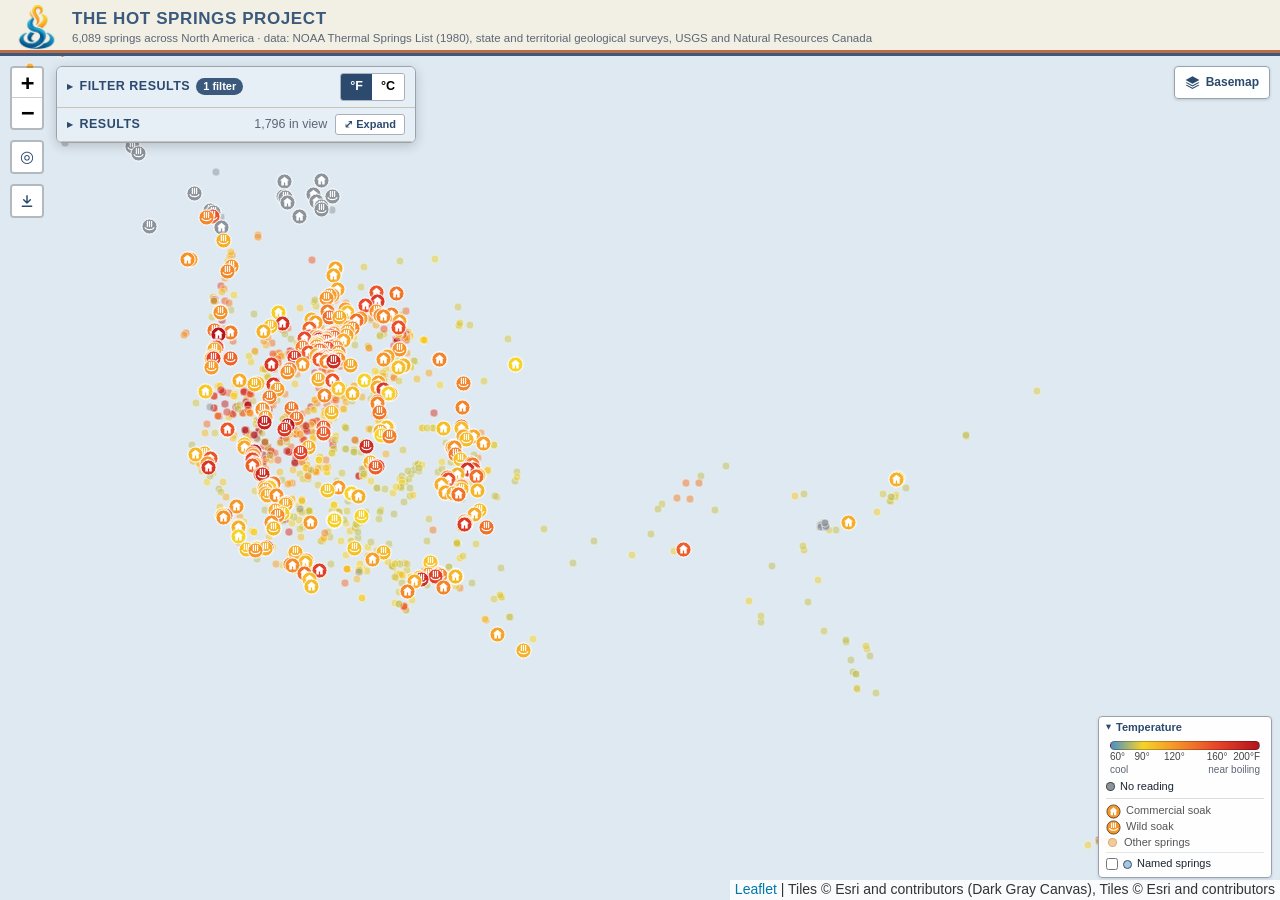
==== commit bfa0cb0c: "North America wording: store text, feature graphic, app header and metadata; overview screenshot sho" ====
--- a/index.html
+++ b/index.html
@@ -3,8 +3,8 @@
 <head>
 <meta charset="utf-8">
 <meta name="viewport" content="width=device-width, initial-scale=1, viewport-fit=cover">
-<title>The Hot Springs Project · US hot springs map</title>
-<meta name="description" content="Interactive map of thousands of US springs, hot to cool, from NOAA's Thermal Springs List, state geological surveys, the Water Quality Portal and USGS place names, with topo, satellite and street basemaps.">
+<title>The Hot Springs Project · North American hot springs map</title>
+<meta name="description" content="Interactive map of thousands of North American springs, hot to cool, from NOAA's Thermal Springs List, state geological surveys, the Water Quality Portal and USGS place names, with topo, satellite and street basemaps.">
 <link rel="icon" href="assets/favicon-32.png?v=4" sizes="32x32" type="image/png">
 <link rel="apple-touch-icon" href="assets/apple-touch-180.png?v=4">
 <link rel="manifest" href="manifest.webmanifest">
@@ -110,7 +110,7 @@
     <li><b>Springs:</b> NOAA Key to Geophysical Records Doc. No. 12 (1980), official copy at the <a href="https://repository.library.noaa.gov/view/noaa/13426" target="_blank" rel="noopener">NOAA Institutional Repository</a>.</li>
     <li><b>State survey springs, readings and locations:</b> state geological surveys via the National Geothermal Data System, republished as AASG-GDS (Zaffos and Richard, 2025, <a href="https://doi.org/10.5281/zenodo.8125526" target="_blank" rel="noopener">doi:10.5281/zenodo.8125526</a>, CC BY 4.0). Each spring lists its original source.</li>
     <li><b>Nevada springs and readings:</b> Nevada Bureau of Mines and Geology <a href="https://data.nbmg.unr.edu/Public/Geothermal/Data/GeothermalData/_metadata/HTML_Files/HotSpringsAndWells.html" target="_blank" rel="noopener">geothermal database</a> (Hot Springs and Wells), with each record's original reference.</li>
-    <li><b>Canadian springs:</b> Yukon Geological Survey <a href="https://open.yukon.ca/data/geothermal-thermal-springs" target="_blank" rel="noopener">Geothermal Thermal Springs</a> (names and measured temperatures for the Yukon, northern BC and the western NWT; Open Government Licence – Yukon), the <a href="https://natural-resources.canada.ca/maps-tools-publications/maps/geographical-names-canada/download-geographical-names-data" target="_blank" rel="noopener">Canadian Geographical Names Database</a> (Natural Resources Canada; Open Government Licence – Canada) and OpenStreetMap hot springs (© OpenStreetMap contributors, ODbL). Banff Upper Hot Springs and Cave and Basin are placed by hand. There is no land-ownership layer for Canada, and many Canadian springs have no published temperature yet.</li>
+    <li><b>Canadian springs:</b> Yukon Geological Survey <a href="https://map-data.service.yukon.ca/geoyukon/Geological/Geothermal_Thermal_Springs/" target="_blank" rel="noopener">Geothermal Thermal Springs</a> (names and measured temperatures for the Yukon, northern BC and the western NWT; Open Government Licence – Yukon), the <a href="https://natural-resources.canada.ca/maps-tools-publications/maps/geographical-names-canada/download-geographical-names-data" target="_blank" rel="noopener">Canadian Geographical Names Database</a> (Natural Resources Canada; Open Government Licence – Canada) and OpenStreetMap hot springs (© OpenStreetMap contributors, ODbL). Banff Upper Hot Springs and Cave and Basin are placed by hand. There is no land-ownership layer for Canada, and many Canadian springs have no published temperature yet.</li>
     <li><b>New Mexico springs and readings:</b> New Mexico Bureau of Geology and Mineral Resources, springs discharging above 30 °C (Kelley, 2015, <a href="https://doi.org/10.15121/1223849" target="_blank" rel="noopener">doi:10.15121/1223849</a>, CC BY 4.0).</li>
     <li><b>Spring temperatures:</b> the <a href="https://www.waterqualitydata.us/" target="_blank" rel="noopener">Water Quality Portal</a> (USGS, EPA, National Park Service and other agencies), newest reading at each spring site.</li>
     <li><b>Soaking estimate</b> (springs 90 °F and warmer): this app's own judgement of whether people soak there. <i>Known soaking spots</i> include both commercial ones (resorts, pools, bathhouses) and wild ones (undeveloped pools people use); other springs are marked possibly used, unlikely or not allowed, or no evidence found. It is based on widely known soaking spots, state-by-state web searches, Google Maps place listings, Wikipedia, land status and temperature, and is a guide only: conditions, access and rules change.</li>
@@ -128,6 +128,6 @@
 </dialog>
 <script src="vendor/leaflet/leaflet.js"></script>
 <script src="config.js?v=13"></script>
-<script src="app.js?v=61"></script>
+<script src="app.js?v=62"></script>
 </body>
 </html>
